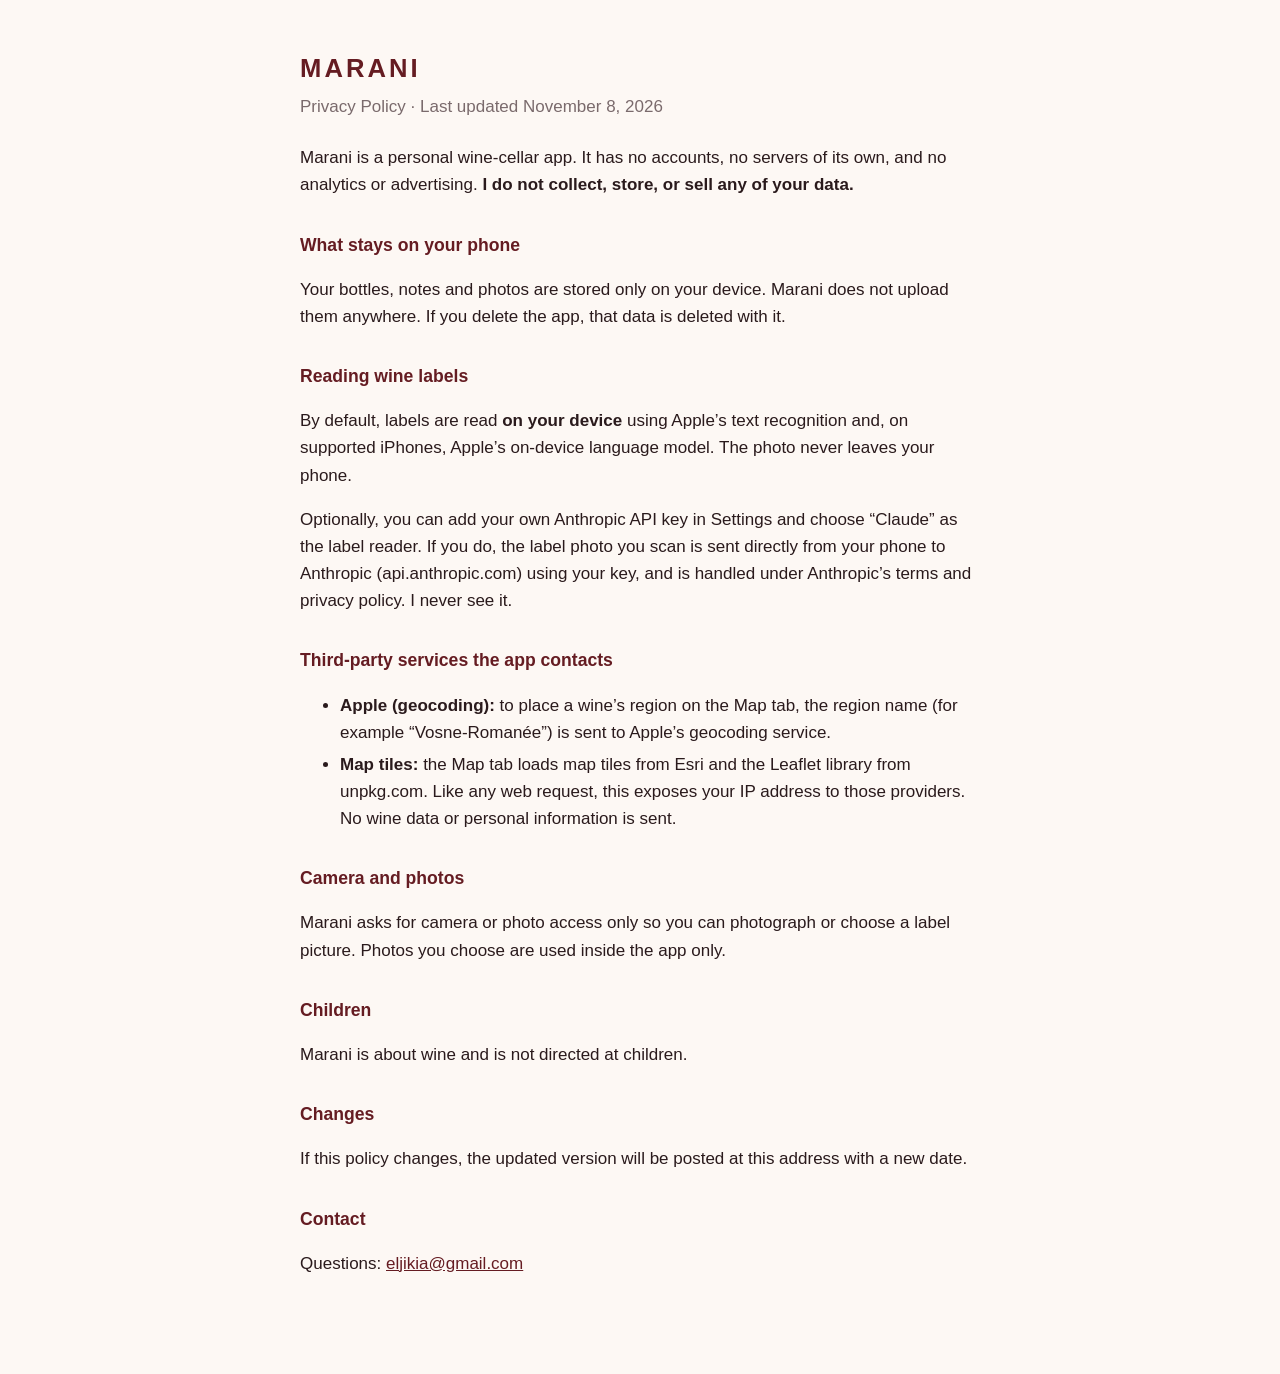
==== index.html @ 0c7b42cb "Marani privacy policy page" ====
<!doctype html>
<html lang="en">
<head>
<meta charset="utf-8">
<meta name="viewport" content="width=device-width, initial-scale=1">
<title>Marani — Privacy Policy</title>
<style>
  :root { --cream:#FDF8F4; --burgundy:#651C22; --ink:#2a1a1c; }
  body { margin:0; background:var(--cream); color:var(--ink); font:17px/1.6 -apple-system, "Avenir Next", Helvetica, Arial, sans-serif; }
  main { max-width:680px; margin:0 auto; padding:48px 20px 80px; }
  h1 { color:var(--burgundy); letter-spacing:.12em; text-transform:uppercase; font-size:1.6rem; margin:0 0 4px; }
  h2 { color:var(--burgundy); font-size:1.1rem; margin:2rem 0 .3rem; }
  .sub { color:#7a6a6c; margin:0 0 1.5rem; }
  a { color:var(--burgundy); }
  li { margin:.3rem 0; }
</style>
</head>
<body>
<main>
<h1>Marani</h1>
<p class="sub">Privacy Policy &middot; Last updated November 8, 2026</p>

<p>Marani is a personal wine-cellar app. It has no accounts, no servers of its own, and no analytics or advertising. <strong>I do not collect, store, or sell any of your data.</strong></p>

<h2>What stays on your phone</h2>
<p>Your bottles, notes and photos are stored only on your device. Marani does not upload them anywhere. If you delete the app, that data is deleted with it.</p>

<h2>Reading wine labels</h2>
<p>By default, labels are read <strong>on your device</strong> using Apple&rsquo;s text recognition and, on supported iPhones, Apple&rsquo;s on-device language model. The photo never leaves your phone.</p>
<p>Optionally, you can add your own Anthropic API key in Settings and choose &ldquo;Claude&rdquo; as the label reader. If you do, the label photo you scan is sent directly from your phone to Anthropic (api.anthropic.com) using your key, and is handled under Anthropic&rsquo;s terms and privacy policy. I never see it.</p>

<h2>Third-party services the app contacts</h2>
<ul>
  <li><strong>Apple (geocoding):</strong> to place a wine&rsquo;s region on the Map tab, the region name (for example &ldquo;Vosne-Roman&eacute;e&rdquo;) is sent to Apple&rsquo;s geocoding service.</li>
  <li><strong>Map tiles:</strong> the Map tab loads map tiles from Esri and the Leaflet library from unpkg.com. Like any web request, this exposes your IP address to those providers. No wine data or personal information is sent.</li>
</ul>

<h2>Camera and photos</h2>
<p>Marani asks for camera or photo access only so you can photograph or choose a label picture. Photos you choose are used inside the app only.</p>

<h2>Children</h2>
<p>Marani is about wine and is not directed at children.</p>

<h2>Changes</h2>
<p>If this policy changes, the updated version will be posted at this address with a new date.</p>

<h2>Contact</h2>
<p>Questions: <a href="mailto:eljikia@gmail.com">eljikia@gmail.com</a></p>
</main>
</body>
</html>
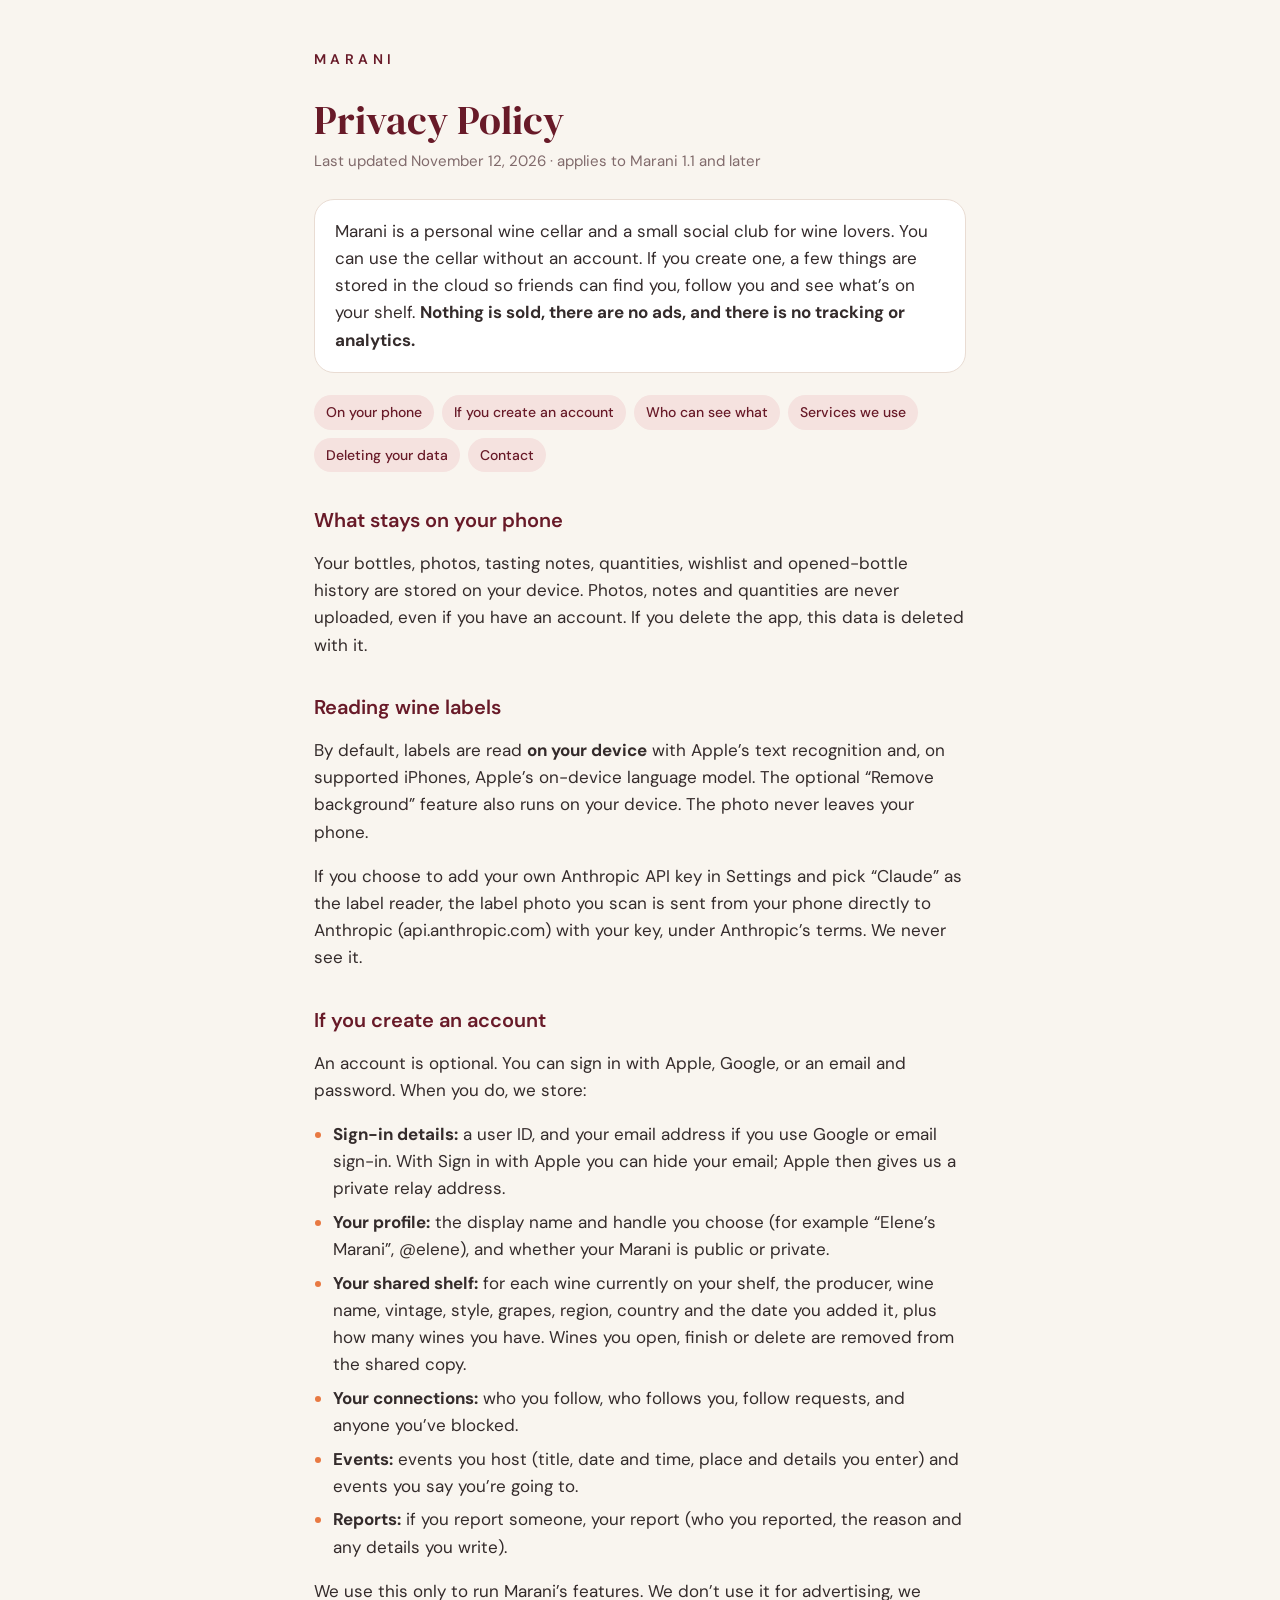
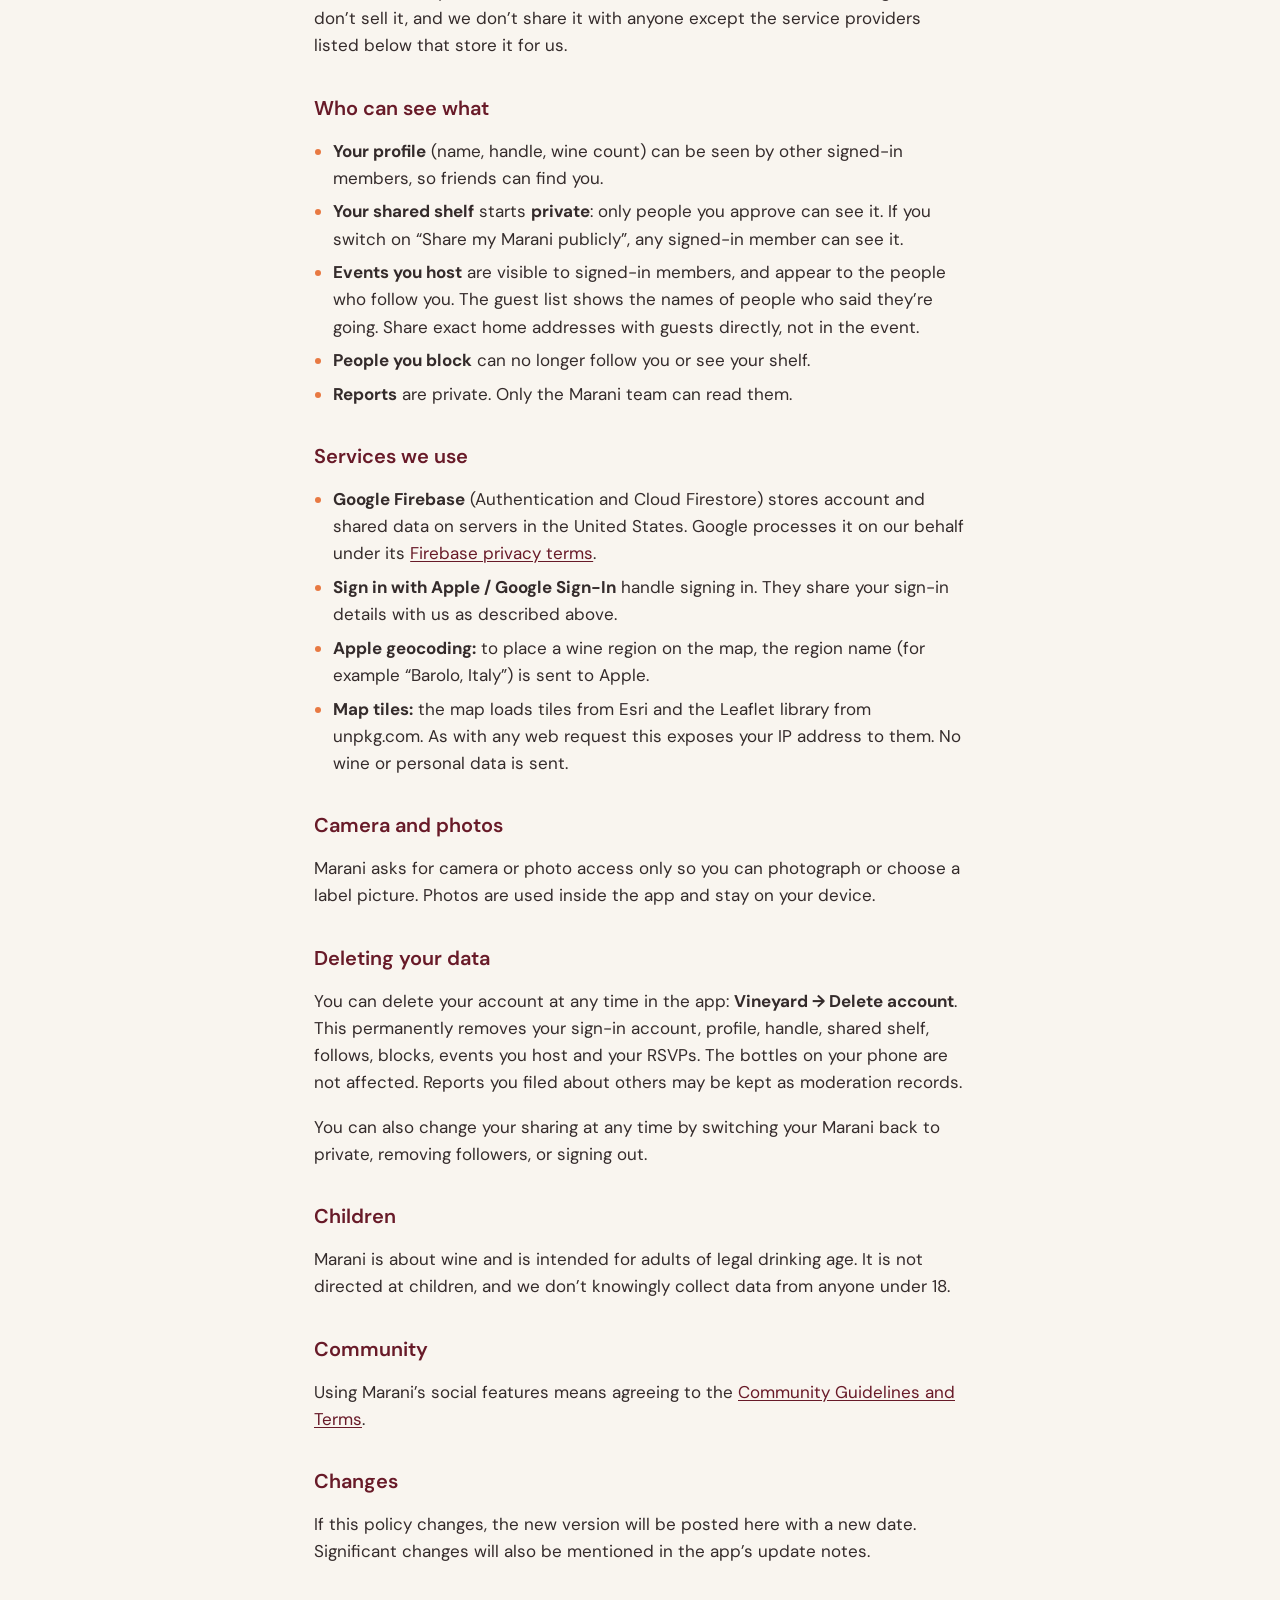
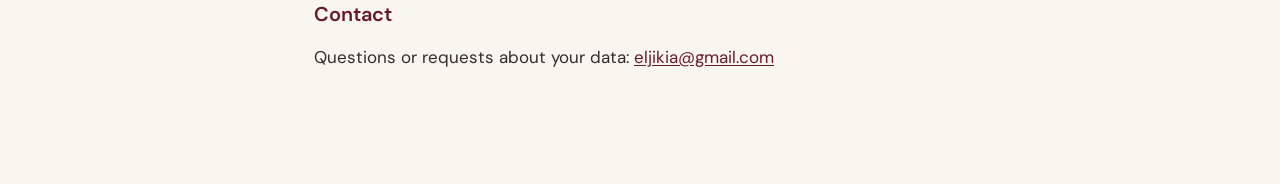
==== commit fe4e509c: "Privacy policy for 1.1 (accounts and social), Community Guidelines & Terms, brand styling Co-Authore" ====
--- a/index.html
+++ b/index.html
@@ -3,49 +3,83 @@
 <head>
 <meta charset="utf-8">
 <meta name="viewport" content="width=device-width, initial-scale=1">
-<title>Marani — Privacy Policy</title>
-<style>
-  :root { --cream:#FDF8F4; --burgundy:#651C22; --ink:#2a1a1c; }
-  body { margin:0; background:var(--cream); color:var(--ink); font:17px/1.6 -apple-system, "Avenir Next", Helvetica, Arial, sans-serif; }
-  main { max-width:680px; margin:0 auto; padding:48px 20px 80px; }
-  h1 { color:var(--burgundy); letter-spacing:.12em; text-transform:uppercase; font-size:1.6rem; margin:0 0 4px; }
-  h2 { color:var(--burgundy); font-size:1.1rem; margin:2rem 0 .3rem; }
-  .sub { color:#7a6a6c; margin:0 0 1.5rem; }
-  a { color:var(--burgundy); }
-  li { margin:.3rem 0; }
-</style>
+<title>Marani Privacy Policy</title>
+<link rel="preconnect" href="https://fonts.googleapis.com">
+<link rel="preconnect" href="https://fonts.gstatic.com" crossorigin>
+<link href="https://fonts.googleapis.com/css2?family=DM+Sans:wght@400;500;600&family=DM+Serif+Display&display=swap" rel="stylesheet">
+<link rel="stylesheet" href="style.css">
 </head>
 <body>
 <main>
-<h1>Marani</h1>
-<p class="sub">Privacy Policy &middot; Last updated November 8, 2026</p>
+<p class="wordmark">MARANI</p>
+<h1>Privacy Policy</h1>
+<p class="sub">Last updated November 12, 2026 &middot; applies to Marani 1.1 and later</p>
 
-<p>Marani is a personal wine-cellar app. It has no accounts, no servers of its own, and no analytics or advertising. <strong>I do not collect, store, or sell any of your data.</strong></p>
+<p class="lead">Marani is a personal wine cellar and a small social club for wine lovers. You can use the cellar without an account. If you create one, a few things are stored in the cloud so friends can find you, follow you and see what&rsquo;s on your shelf. <strong>Nothing is sold, there are no ads, and there is no tracking or analytics.</strong></p>
 
-<h2>What stays on your phone</h2>
-<p>Your bottles, notes and photos are stored only on your device. Marani does not upload them anywhere. If you delete the app, that data is deleted with it.</p>
+<nav class="toc">
+  <a href="#phone">On your phone</a>
+  <a href="#account">If you create an account</a>
+  <a href="#sharing">Who can see what</a>
+  <a href="#services">Services we use</a>
+  <a href="#delete">Deleting your data</a>
+  <a href="#contact">Contact</a>
+</nav>
+
+<h2 id="phone">What stays on your phone</h2>
+<p>Your bottles, photos, tasting notes, quantities, wishlist and opened-bottle history are stored on your device. Photos, notes and quantities are never uploaded, even if you have an account. If you delete the app, this data is deleted with it.</p>
 
 <h2>Reading wine labels</h2>
-<p>By default, labels are read <strong>on your device</strong> using Apple&rsquo;s text recognition and, on supported iPhones, Apple&rsquo;s on-device language model. The photo never leaves your phone.</p>
-<p>Optionally, you can add your own Anthropic API key in Settings and choose &ldquo;Claude&rdquo; as the label reader. If you do, the label photo you scan is sent directly from your phone to Anthropic (api.anthropic.com) using your key, and is handled under Anthropic&rsquo;s terms and privacy policy. I never see it.</p>
+<p>By default, labels are read <strong>on your device</strong> with Apple&rsquo;s text recognition and, on supported iPhones, Apple&rsquo;s on-device language model. The optional &ldquo;Remove background&rdquo; feature also runs on your device. The photo never leaves your phone.</p>
+<p>If you choose to add your own Anthropic API key in Settings and pick &ldquo;Claude&rdquo; as the label reader, the label photo you scan is sent from your phone directly to Anthropic (api.anthropic.com) with your key, under Anthropic&rsquo;s terms. We never see it.</p>
 
-<h2>Third-party services the app contacts</h2>
+<h2 id="account">If you create an account</h2>
+<p>An account is optional. You can sign in with Apple, Google, or an email and password. When you do, we store:</p>
 <ul>
-  <li><strong>Apple (geocoding):</strong> to place a wine&rsquo;s region on the Map tab, the region name (for example &ldquo;Vosne-Roman&eacute;e&rdquo;) is sent to Apple&rsquo;s geocoding service.</li>
-  <li><strong>Map tiles:</strong> the Map tab loads map tiles from Esri and the Leaflet library from unpkg.com. Like any web request, this exposes your IP address to those providers. No wine data or personal information is sent.</li>
+  <li><strong>Sign-in details:</strong> a user ID, and your email address if you use Google or email sign-in. With Sign in with Apple you can hide your email; Apple then gives us a private relay address.</li>
+  <li><strong>Your profile:</strong> the display name and handle you choose (for example &ldquo;Elene&rsquo;s Marani&rdquo;, @elene), and whether your Marani is public or private.</li>
+  <li><strong>Your shared shelf:</strong> for each wine currently on your shelf, the producer, wine name, vintage, style, grapes, region, country and the date you added it, plus how many wines you have. Wines you open, finish or delete are removed from the shared copy.</li>
+  <li><strong>Your connections:</strong> who you follow, who follows you, follow requests, and anyone you&rsquo;ve blocked.</li>
+  <li><strong>Events:</strong> events you host (title, date and time, place and details you enter) and events you say you&rsquo;re going to.</li>
+  <li><strong>Reports:</strong> if you report someone, your report (who you reported, the reason and any details you write).</li>
+</ul>
+<p>We use this only to run Marani&rsquo;s features. We don&rsquo;t use it for advertising, we don&rsquo;t sell it, and we don&rsquo;t share it with anyone except the service providers listed below that store it for us.</p>
+
+<h2 id="sharing">Who can see what</h2>
+<ul>
+  <li><strong>Your profile</strong> (name, handle, wine count) can be seen by other signed-in members, so friends can find you.</li>
+  <li><strong>Your shared shelf</strong> starts <strong>private</strong>: only people you approve can see it. If you switch on &ldquo;Share my Marani publicly&rdquo;, any signed-in member can see it.</li>
+  <li><strong>Events you host</strong> are visible to signed-in members, and appear to the people who follow you. The guest list shows the names of people who said they&rsquo;re going. Share exact home addresses with guests directly, not in the event.</li>
+  <li><strong>People you block</strong> can no longer follow you or see your shelf.</li>
+  <li><strong>Reports</strong> are private. Only the Marani team can read them.</li>
+</ul>
+
+<h2 id="services">Services we use</h2>
+<ul>
+  <li><strong>Google Firebase</strong> (Authentication and Cloud Firestore) stores account and shared data on servers in the United States. Google processes it on our behalf under its <a href="https://firebase.google.com/support/privacy">Firebase privacy terms</a>.</li>
+  <li><strong>Sign in with Apple / Google Sign-In</strong> handle signing in. They share your sign-in details with us as described above.</li>
+  <li><strong>Apple geocoding:</strong> to place a wine region on the map, the region name (for example &ldquo;Barolo, Italy&rdquo;) is sent to Apple.</li>
+  <li><strong>Map tiles:</strong> the map loads tiles from Esri and the Leaflet library from unpkg.com. As with any web request this exposes your IP address to them. No wine or personal data is sent.</li>
 </ul>
 
 <h2>Camera and photos</h2>
-<p>Marani asks for camera or photo access only so you can photograph or choose a label picture. Photos you choose are used inside the app only.</p>
+<p>Marani asks for camera or photo access only so you can photograph or choose a label picture. Photos are used inside the app and stay on your device.</p>
+
+<h2 id="delete">Deleting your data</h2>
+<p>You can delete your account at any time in the app: <strong>Vineyard &rarr; Delete account</strong>. This permanently removes your sign-in account, profile, handle, shared shelf, follows, blocks, events you host and your RSVPs. The bottles on your phone are not affected. Reports you filed about others may be kept as moderation records.</p>
+<p>You can also change your sharing at any time by switching your Marani back to private, removing followers, or signing out.</p>
 
 <h2>Children</h2>
-<p>Marani is about wine and is not directed at children.</p>
+<p>Marani is about wine and is intended for adults of legal drinking age. It is not directed at children, and we don&rsquo;t knowingly collect data from anyone under 18.</p>
+
+<h2>Community</h2>
+<p>Using Marani&rsquo;s social features means agreeing to the <a href="guidelines.html">Community Guidelines and Terms</a>.</p>
 
 <h2>Changes</h2>
-<p>If this policy changes, the updated version will be posted at this address with a new date.</p>
+<p>If this policy changes, the new version will be posted here with a new date. Significant changes will also be mentioned in the app&rsquo;s update notes.</p>
 
-<h2>Contact</h2>
-<p>Questions: <a href="mailto:eljikia@gmail.com">eljikia@gmail.com</a></p>
+<h2 id="contact">Contact</h2>
+<p>Questions or requests about your data: <a href="mailto:eljikia@gmail.com">eljikia@gmail.com</a></p>
 </main>
 </body>
 </html>
--- a/style.css
+++ b/style.css
@@ -0,0 +1,67 @@
+/* MARANI brand kit v1.0 tokens */
+:root {
+  --burgundy: #681A28;
+  --wine-red: #8D2638;
+  --terracotta: #E87942;
+  --lavender: #D9B5D3;
+  --cream: #F9F5EF;
+  --blush: #F5E2DF;
+  --charcoal: #342B2B;
+  --muted: #806A6B;
+}
+* { box-sizing: border-box; }
+html { background: var(--cream); }
+body {
+  margin: 0;
+  background: var(--cream);
+  color: var(--charcoal);
+  font: 400 17px/1.6 'DM Sans', -apple-system, Helvetica, Arial, sans-serif;
+  -webkit-text-size-adjust: 100%;
+}
+main { max-width: 700px; margin: 0 auto; padding: 48px 24px 96px; }
+.wordmark {
+  margin: 0 0 28px;
+  color: var(--burgundy);
+  font-weight: 600;
+  letter-spacing: .32em;
+  font-size: 14px;
+}
+h1 {
+  margin: 0 0 6px;
+  color: var(--burgundy);
+  font: 400 40px/1.12 'DM Serif Display', Georgia, serif;
+}
+h2 {
+  margin: 2.2rem 0 .4rem;
+  color: var(--burgundy);
+  font-size: 20px;
+  font-weight: 600;
+  line-height: 1.3;
+  scroll-margin-top: 16px;
+}
+.sub { margin: 0 0 1.6rem; color: var(--muted); font-size: 15px; }
+.lead {
+  margin: 0 0 1.4rem;
+  padding: 18px 20px;
+  background: #fff;
+  border: 1px solid #E9DCD3;
+  border-radius: 20px;
+}
+a { color: var(--burgundy); text-underline-offset: 2px; }
+a:hover { color: var(--wine-red); }
+ul { padding-left: 1.2rem; }
+li { margin: .4rem 0; }
+li::marker { color: var(--terracotta); }
+.toc { display: flex; flex-wrap: wrap; gap: 8px; margin: 0 0 1rem; }
+.toc a {
+  padding: 6px 12px;
+  background: var(--blush);
+  border-radius: 999px;
+  font-size: 14px;
+  font-weight: 500;
+  text-decoration: none;
+}
+@media (max-width: 480px) {
+  main { padding: 32px 20px 72px; }
+  h1 { font-size: 32px; }
+}
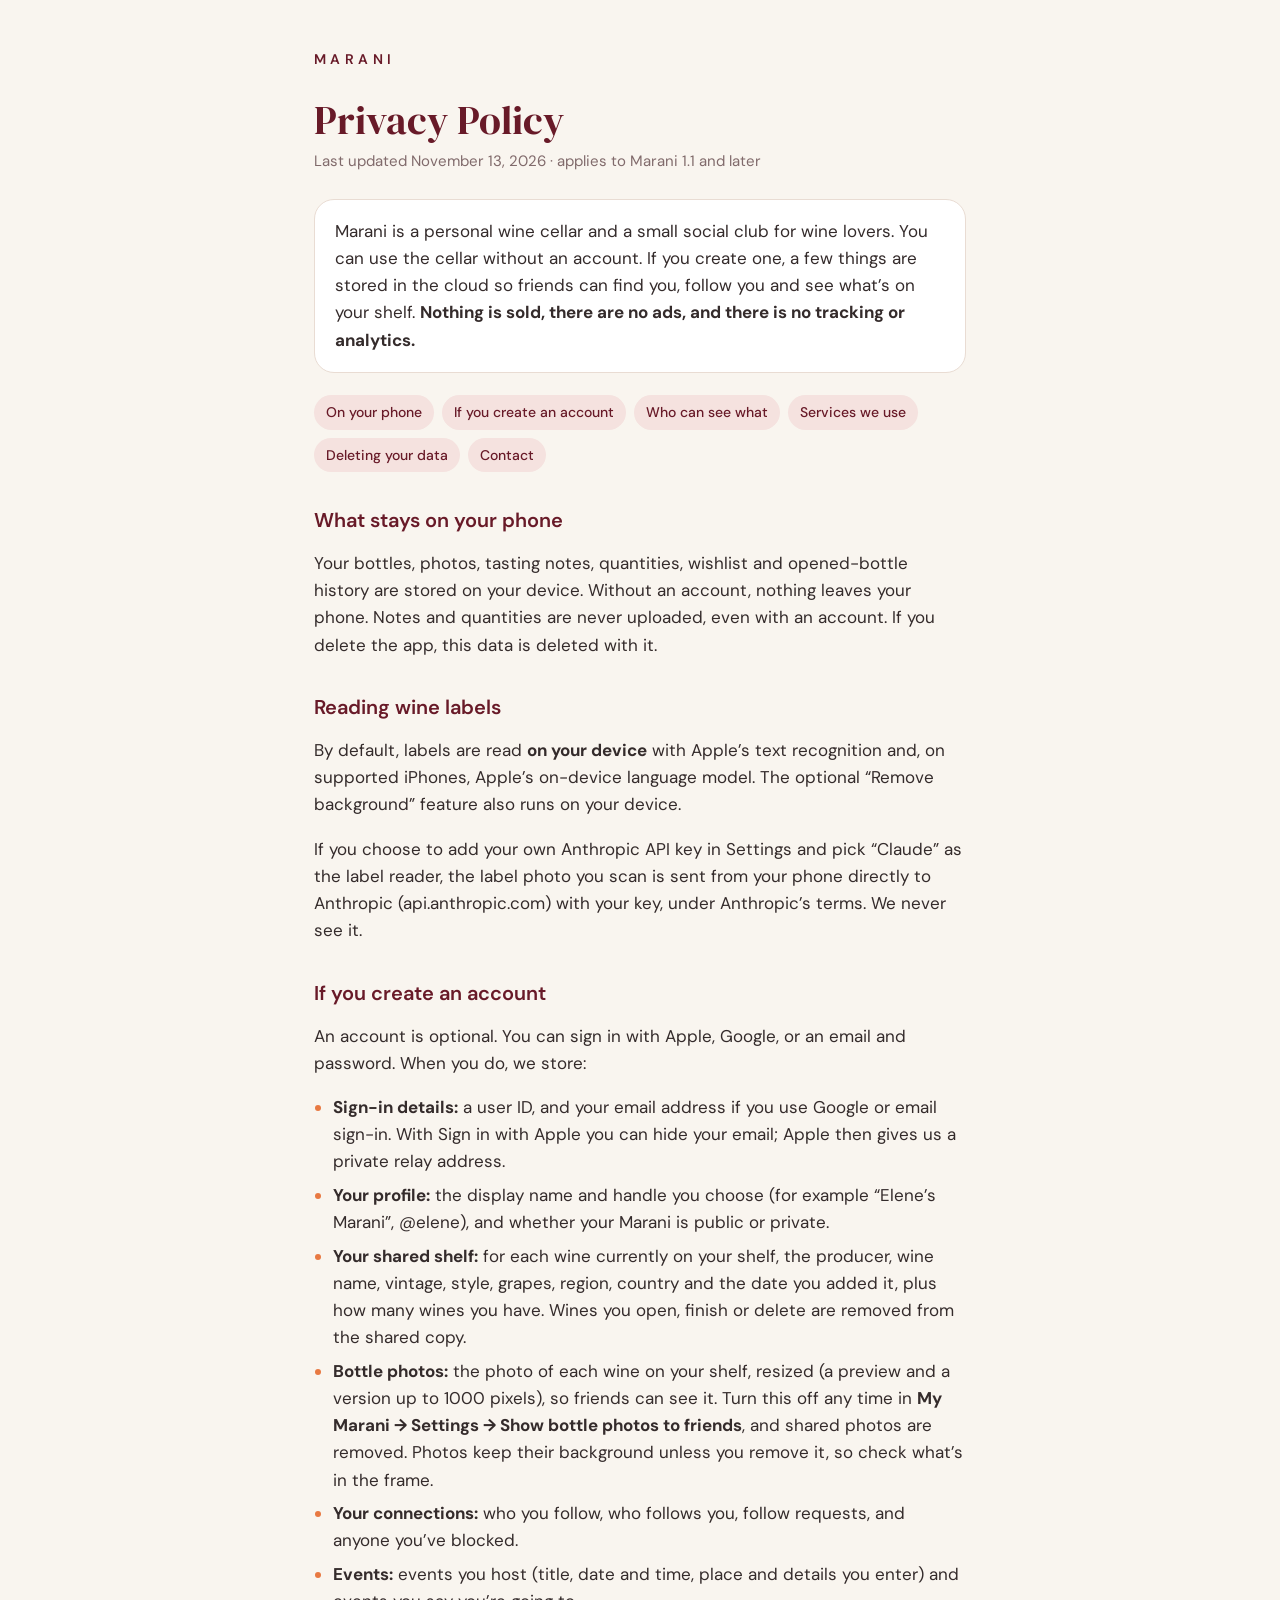
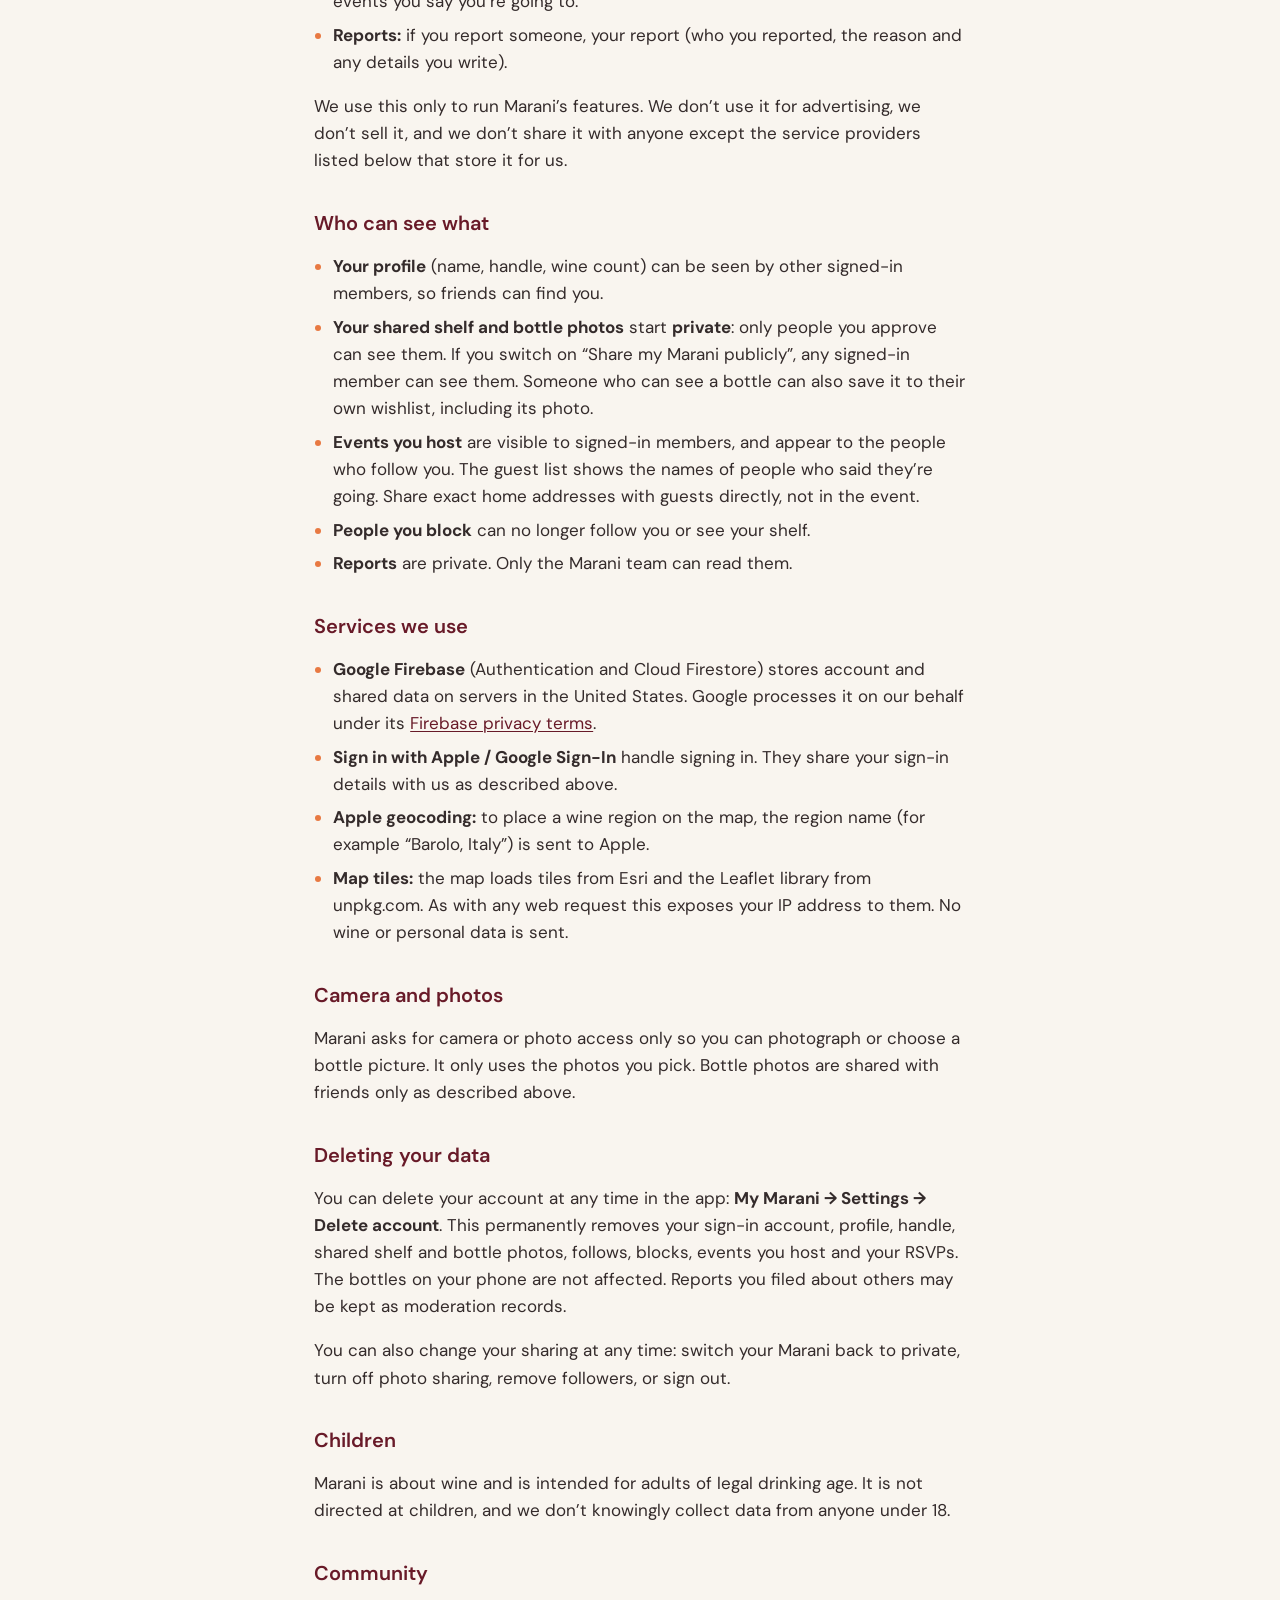
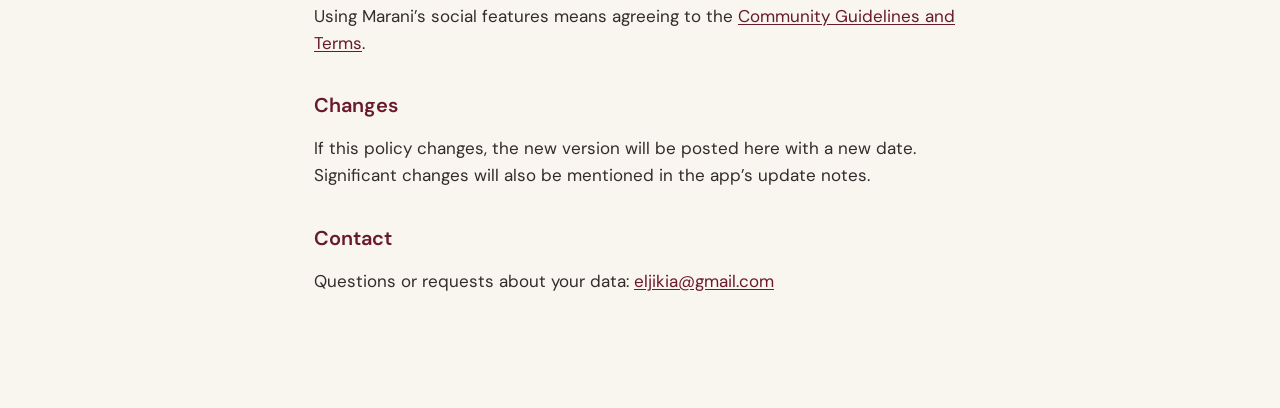
==== commit 8276c468: "Bottle photos are shared with people who can see your shelf; settings live in My Marani Co-Authored-" ====
--- a/index.html
+++ b/index.html
@@ -13,7 +13,7 @@
 <main>
 <p class="wordmark">MARANI</p>
 <h1>Privacy Policy</h1>
-<p class="sub">Last updated November 12, 2026 &middot; applies to Marani 1.1 and later</p>
+<p class="sub">Last updated November 13, 2026 &middot; applies to Marani 1.1 and later</p>
 
 <p class="lead">Marani is a personal wine cellar and a small social club for wine lovers. You can use the cellar without an account. If you create one, a few things are stored in the cloud so friends can find you, follow you and see what&rsquo;s on your shelf. <strong>Nothing is sold, there are no ads, and there is no tracking or analytics.</strong></p>
 
@@ -27,10 +27,10 @@
 </nav>
 
 <h2 id="phone">What stays on your phone</h2>
-<p>Your bottles, photos, tasting notes, quantities, wishlist and opened-bottle history are stored on your device. Photos, notes and quantities are never uploaded, even if you have an account. If you delete the app, this data is deleted with it.</p>
+<p>Your bottles, photos, tasting notes, quantities, wishlist and opened-bottle history are stored on your device. Without an account, nothing leaves your phone. Notes and quantities are never uploaded, even with an account. If you delete the app, this data is deleted with it.</p>
 
 <h2>Reading wine labels</h2>
-<p>By default, labels are read <strong>on your device</strong> with Apple&rsquo;s text recognition and, on supported iPhones, Apple&rsquo;s on-device language model. The optional &ldquo;Remove background&rdquo; feature also runs on your device. The photo never leaves your phone.</p>
+<p>By default, labels are read <strong>on your device</strong> with Apple&rsquo;s text recognition and, on supported iPhones, Apple&rsquo;s on-device language model. The optional &ldquo;Remove background&rdquo; feature also runs on your device.</p>
 <p>If you choose to add your own Anthropic API key in Settings and pick &ldquo;Claude&rdquo; as the label reader, the label photo you scan is sent from your phone directly to Anthropic (api.anthropic.com) with your key, under Anthropic&rsquo;s terms. We never see it.</p>
 
 <h2 id="account">If you create an account</h2>
@@ -39,6 +39,7 @@
   <li><strong>Sign-in details:</strong> a user ID, and your email address if you use Google or email sign-in. With Sign in with Apple you can hide your email; Apple then gives us a private relay address.</li>
   <li><strong>Your profile:</strong> the display name and handle you choose (for example &ldquo;Elene&rsquo;s Marani&rdquo;, @elene), and whether your Marani is public or private.</li>
   <li><strong>Your shared shelf:</strong> for each wine currently on your shelf, the producer, wine name, vintage, style, grapes, region, country and the date you added it, plus how many wines you have. Wines you open, finish or delete are removed from the shared copy.</li>
+  <li><strong>Bottle photos:</strong> the photo of each wine on your shelf, resized (a preview and a version up to 1000 pixels), so friends can see it. Turn this off any time in <strong>My Marani &rarr; Settings &rarr; Show bottle photos to friends</strong>, and shared photos are removed. Photos keep their background unless you remove it, so check what&rsquo;s in the frame.</li>
   <li><strong>Your connections:</strong> who you follow, who follows you, follow requests, and anyone you&rsquo;ve blocked.</li>
   <li><strong>Events:</strong> events you host (title, date and time, place and details you enter) and events you say you&rsquo;re going to.</li>
   <li><strong>Reports:</strong> if you report someone, your report (who you reported, the reason and any details you write).</li>
@@ -48,7 +49,7 @@
 <h2 id="sharing">Who can see what</h2>
 <ul>
   <li><strong>Your profile</strong> (name, handle, wine count) can be seen by other signed-in members, so friends can find you.</li>
-  <li><strong>Your shared shelf</strong> starts <strong>private</strong>: only people you approve can see it. If you switch on &ldquo;Share my Marani publicly&rdquo;, any signed-in member can see it.</li>
+  <li><strong>Your shared shelf and bottle photos</strong> start <strong>private</strong>: only people you approve can see them. If you switch on &ldquo;Share my Marani publicly&rdquo;, any signed-in member can see them. Someone who can see a bottle can also save it to their own wishlist, including its photo.</li>
   <li><strong>Events you host</strong> are visible to signed-in members, and appear to the people who follow you. The guest list shows the names of people who said they&rsquo;re going. Share exact home addresses with guests directly, not in the event.</li>
   <li><strong>People you block</strong> can no longer follow you or see your shelf.</li>
   <li><strong>Reports</strong> are private. Only the Marani team can read them.</li>
@@ -63,11 +64,11 @@
 </ul>
 
 <h2>Camera and photos</h2>
-<p>Marani asks for camera or photo access only so you can photograph or choose a label picture. Photos are used inside the app and stay on your device.</p>
+<p>Marani asks for camera or photo access only so you can photograph or choose a bottle picture. It only uses the photos you pick. Bottle photos are shared with friends only as described above.</p>
 
 <h2 id="delete">Deleting your data</h2>
-<p>You can delete your account at any time in the app: <strong>Vineyard &rarr; Delete account</strong>. This permanently removes your sign-in account, profile, handle, shared shelf, follows, blocks, events you host and your RSVPs. The bottles on your phone are not affected. Reports you filed about others may be kept as moderation records.</p>
-<p>You can also change your sharing at any time by switching your Marani back to private, removing followers, or signing out.</p>
+<p>You can delete your account at any time in the app: <strong>My Marani &rarr; Settings &rarr; Delete account</strong>. This permanently removes your sign-in account, profile, handle, shared shelf and bottle photos, follows, blocks, events you host and your RSVPs. The bottles on your phone are not affected. Reports you filed about others may be kept as moderation records.</p>
+<p>You can also change your sharing at any time: switch your Marani back to private, turn off photo sharing, remove followers, or sign out.</p>
 
 <h2>Children</h2>
 <p>Marani is about wine and is intended for adults of legal drinking age. It is not directed at children, and we don&rsquo;t knowingly collect data from anyone under 18.</p>
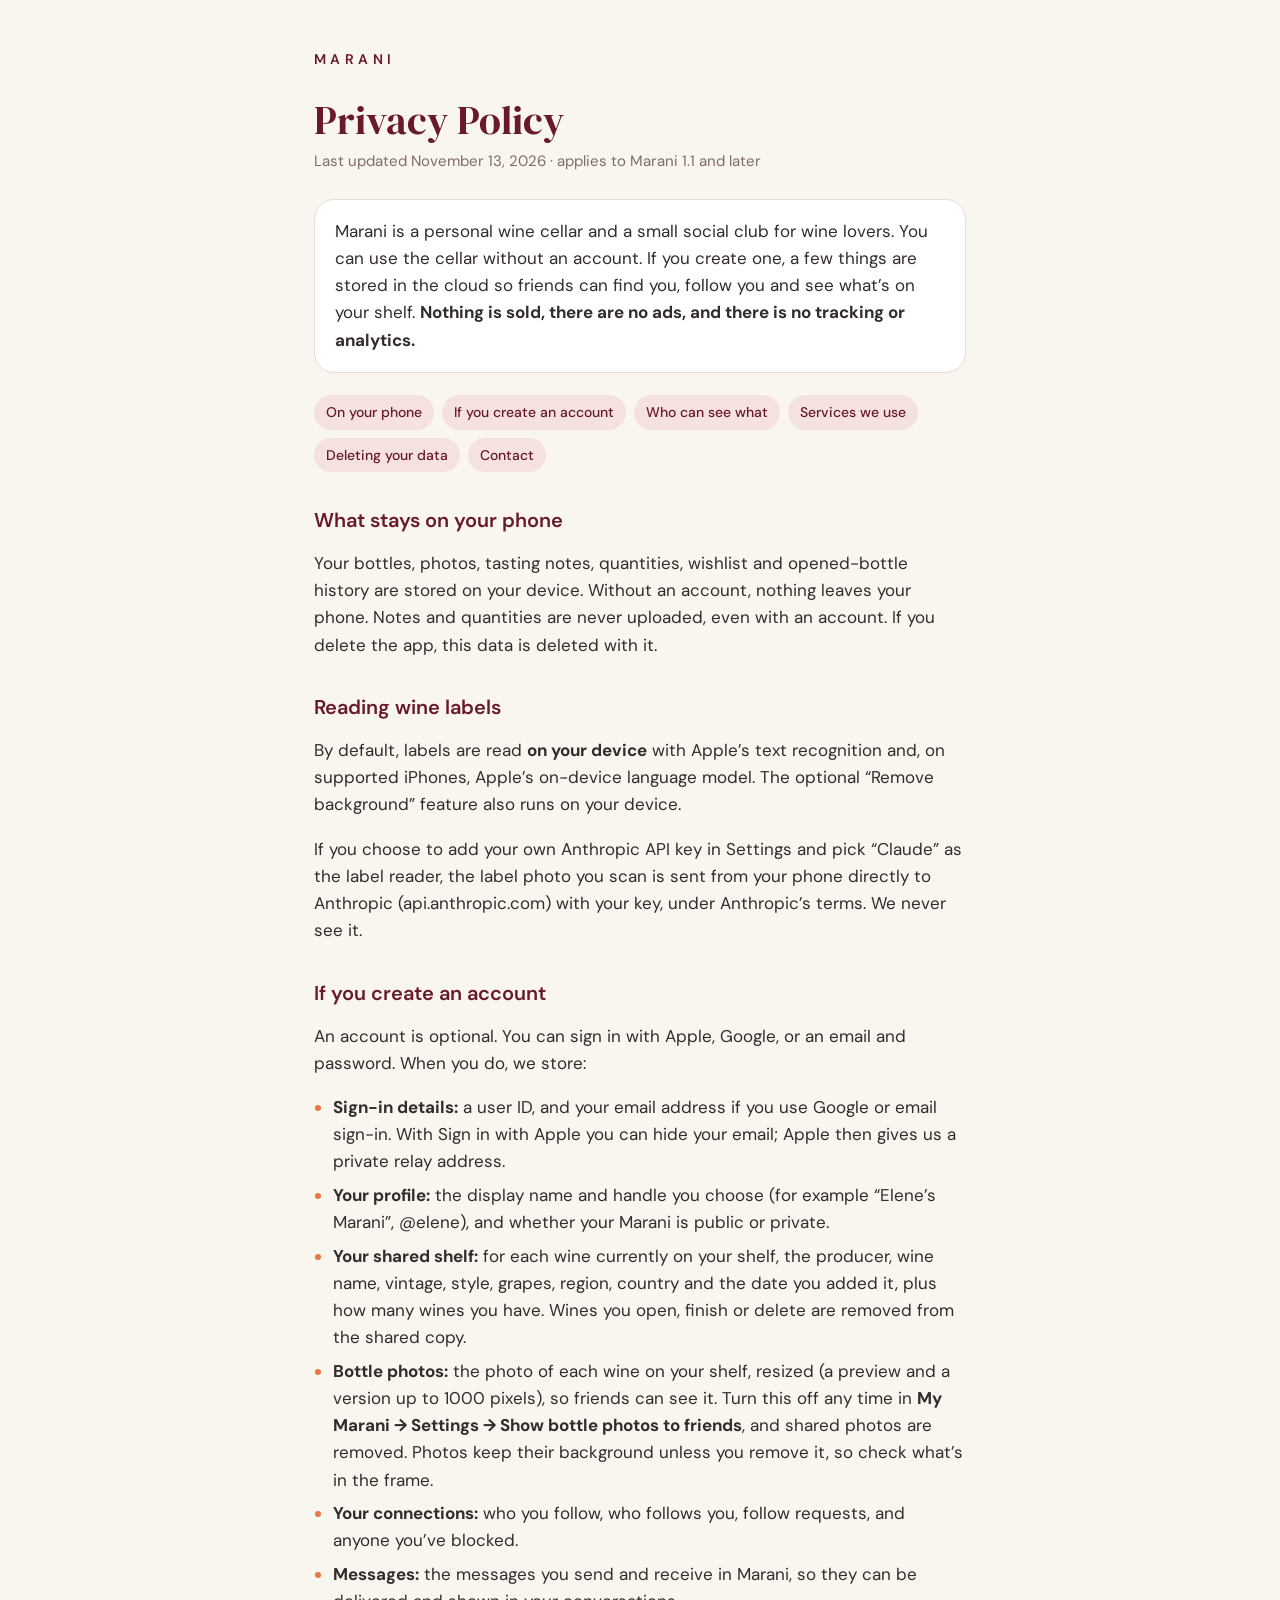
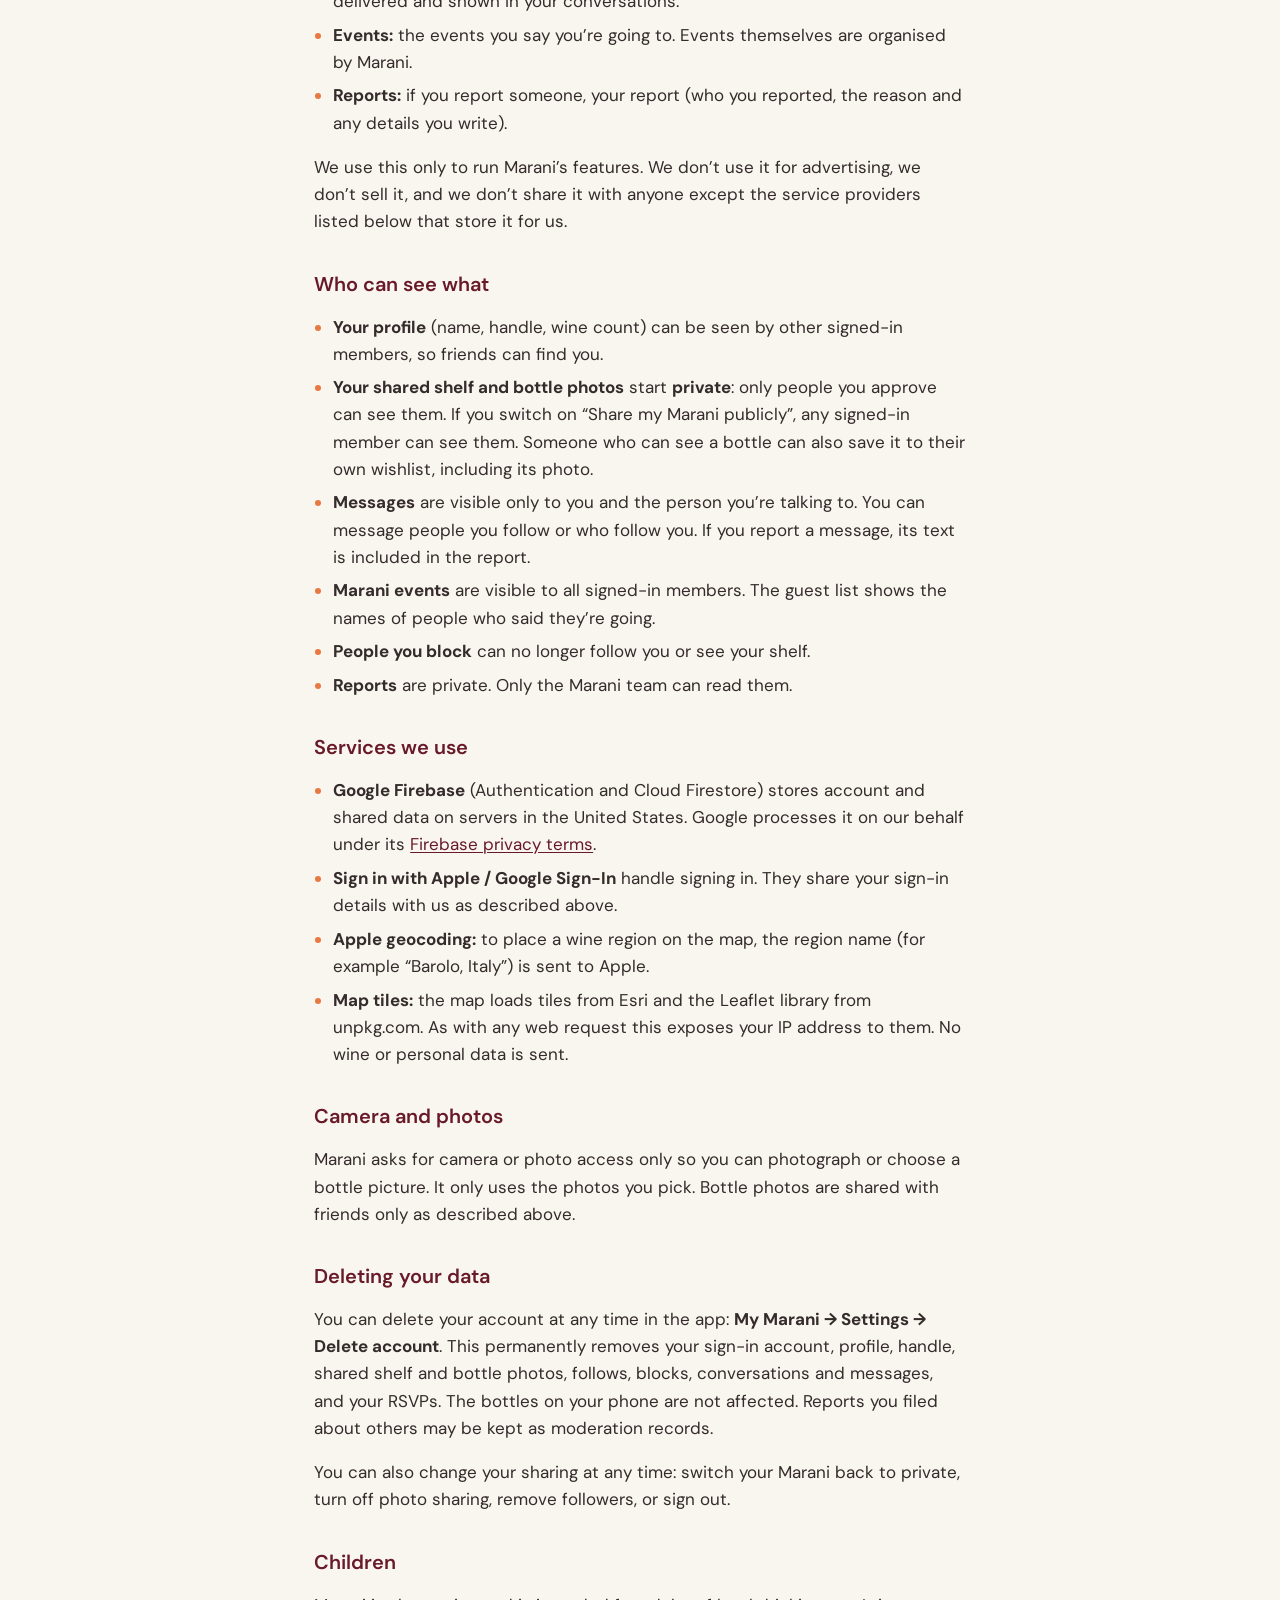
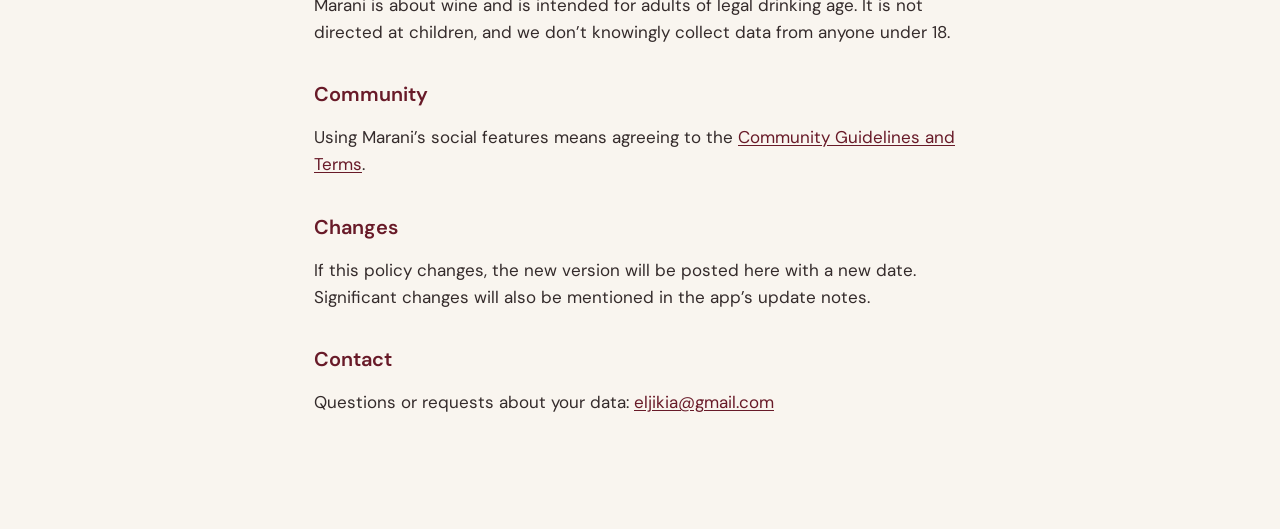
==== commit 1f03bfa3: "Messages and Marani-run events Co-Authored-By: Claude Opus 5.5 <noreply@anthropic.com>" ====
--- a/index.html
+++ b/index.html
@@ -41,7 +41,8 @@
   <li><strong>Your shared shelf:</strong> for each wine currently on your shelf, the producer, wine name, vintage, style, grapes, region, country and the date you added it, plus how many wines you have. Wines you open, finish or delete are removed from the shared copy.</li>
   <li><strong>Bottle photos:</strong> the photo of each wine on your shelf, resized (a preview and a version up to 1000 pixels), so friends can see it. Turn this off any time in <strong>My Marani &rarr; Settings &rarr; Show bottle photos to friends</strong>, and shared photos are removed. Photos keep their background unless you remove it, so check what&rsquo;s in the frame.</li>
   <li><strong>Your connections:</strong> who you follow, who follows you, follow requests, and anyone you&rsquo;ve blocked.</li>
-  <li><strong>Events:</strong> events you host (title, date and time, place and details you enter) and events you say you&rsquo;re going to.</li>
+  <li><strong>Messages:</strong> the messages you send and receive in Marani, so they can be delivered and shown in your conversations.</li>
+  <li><strong>Events:</strong> the events you say you&rsquo;re going to. Events themselves are organised by Marani.</li>
   <li><strong>Reports:</strong> if you report someone, your report (who you reported, the reason and any details you write).</li>
 </ul>
 <p>We use this only to run Marani&rsquo;s features. We don&rsquo;t use it for advertising, we don&rsquo;t sell it, and we don&rsquo;t share it with anyone except the service providers listed below that store it for us.</p>
@@ -50,7 +51,8 @@
 <ul>
   <li><strong>Your profile</strong> (name, handle, wine count) can be seen by other signed-in members, so friends can find you.</li>
   <li><strong>Your shared shelf and bottle photos</strong> start <strong>private</strong>: only people you approve can see them. If you switch on &ldquo;Share my Marani publicly&rdquo;, any signed-in member can see them. Someone who can see a bottle can also save it to their own wishlist, including its photo.</li>
-  <li><strong>Events you host</strong> are visible to signed-in members, and appear to the people who follow you. The guest list shows the names of people who said they&rsquo;re going. Share exact home addresses with guests directly, not in the event.</li>
+  <li><strong>Messages</strong> are visible only to you and the person you&rsquo;re talking to. You can message people you follow or who follow you. If you report a message, its text is included in the report.</li>
+  <li><strong>Marani events</strong> are visible to all signed-in members. The guest list shows the names of people who said they&rsquo;re going.</li>
   <li><strong>People you block</strong> can no longer follow you or see your shelf.</li>
   <li><strong>Reports</strong> are private. Only the Marani team can read them.</li>
 </ul>
@@ -67,7 +69,7 @@
 <p>Marani asks for camera or photo access only so you can photograph or choose a bottle picture. It only uses the photos you pick. Bottle photos are shared with friends only as described above.</p>
 
 <h2 id="delete">Deleting your data</h2>
-<p>You can delete your account at any time in the app: <strong>My Marani &rarr; Settings &rarr; Delete account</strong>. This permanently removes your sign-in account, profile, handle, shared shelf and bottle photos, follows, blocks, events you host and your RSVPs. The bottles on your phone are not affected. Reports you filed about others may be kept as moderation records.</p>
+<p>You can delete your account at any time in the app: <strong>My Marani &rarr; Settings &rarr; Delete account</strong>. This permanently removes your sign-in account, profile, handle, shared shelf and bottle photos, follows, blocks, conversations and messages, and your RSVPs. The bottles on your phone are not affected. Reports you filed about others may be kept as moderation records.</p>
 <p>You can also change your sharing at any time: switch your Marani back to private, turn off photo sharing, remove followers, or sign out.</p>
 
 <h2>Children</h2>
